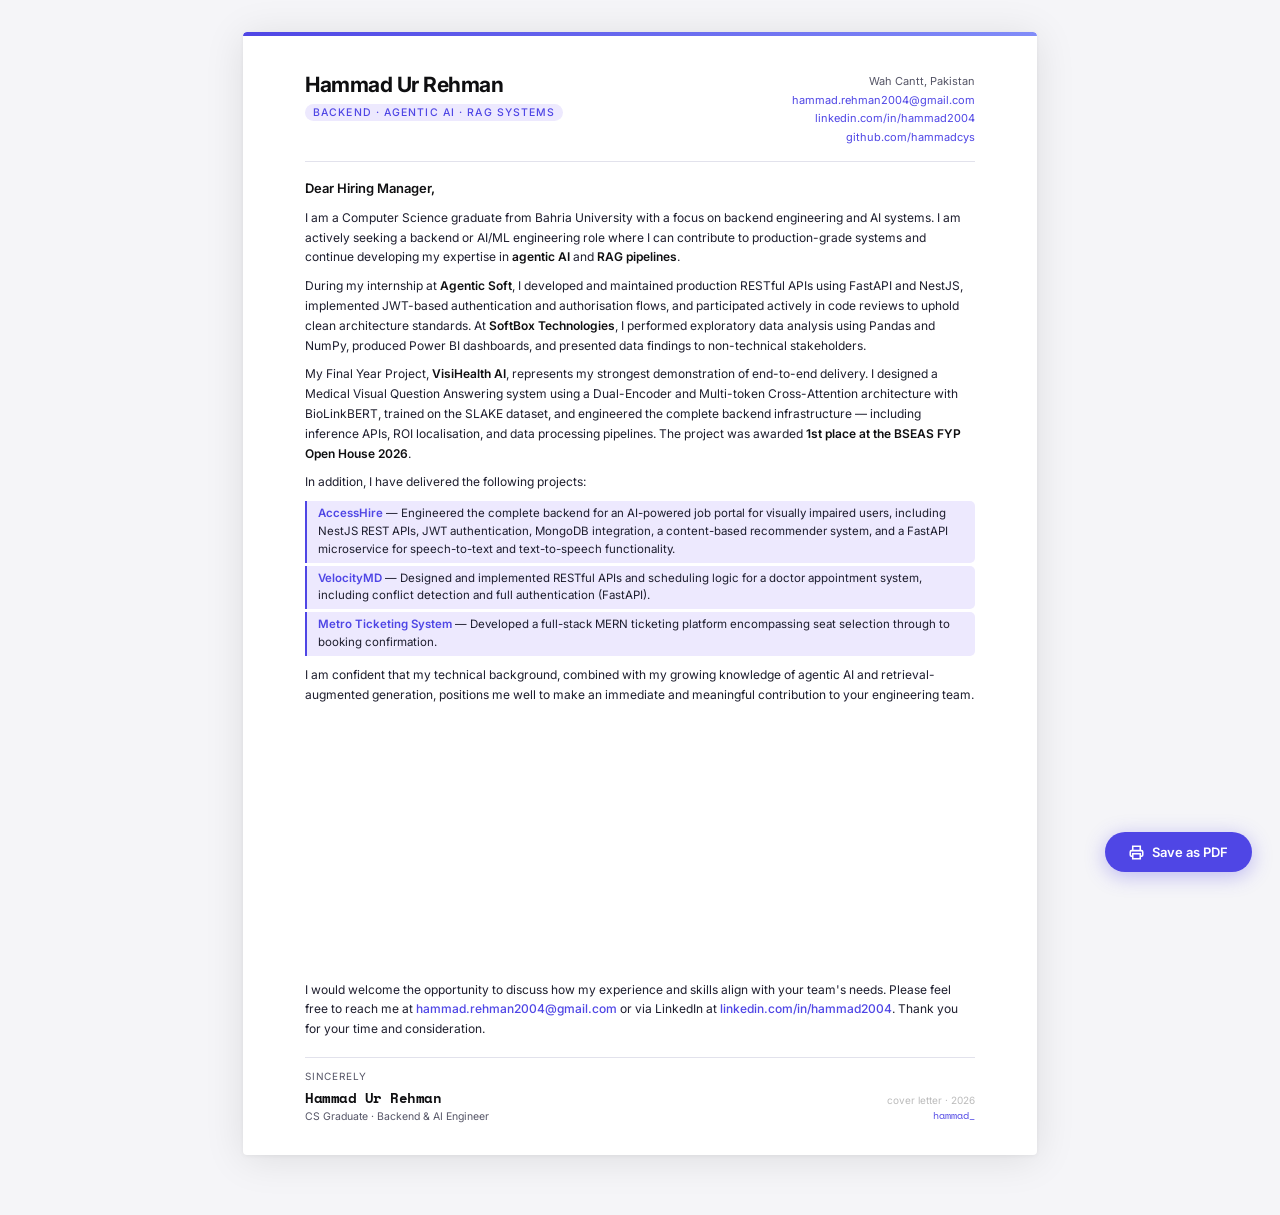
==== cover_letter.html @ 5f671b5b "Add Agentic AI & RAG skills; update AccessHire description; formalise cover letter; add resume.tex" ====
<!DOCTYPE html>
<html lang="en">

<head>
  <meta charset="UTF-8" />
  <meta name="viewport" content="width=device-width, initial-scale=1.0" />
  <title>Cover Letter — Hammad Ur Rehman</title>
  <link rel="preconnect" href="https://fonts.googleapis.com" />
  <link rel="preconnect" href="https://fonts.gstatic.com" crossorigin />
  <link
    href="https://fonts.googleapis.com/css2?family=Inter:wght@300;400;500;600;700&family=Space+Mono:wght@400;700&display=swap"
    rel="stylesheet" />
  <style>
    *,
    *::before,
    *::after {
      box-sizing: border-box;
      margin: 0;
      padding: 0;
    }

    /* Force A4 page size when printing */
    @page {
      size: A4;
      margin: 0;
    }

    :root {
      --ink: #0f0f11;
      --muted: #555566;
      --accent: #4f46e5;
      --accent-light: #ede9fe;
      --border: #e2e2ec;
      --bg: #f5f5f8;
      --white: #ffffff;
    }

    body {
      font-family: 'Inter', sans-serif;
      background: var(--bg);
      color: var(--ink);
      min-height: 100vh;
      display: flex;
      justify-content: center;
      align-items: flex-start;
      padding: 32px 20px 60px;
    }

    /* A4 = 210mm × 297mm = 794px × 1123px at 96dpi */
    .page {
      background: var(--white);
      width: 794px;
      height: 1123px;
      overflow: hidden;
      padding: 40px 62px 32px;
      box-shadow: 0 4px 40px rgba(0, 0, 0, 0.1), 0 1px 4px rgba(0, 0, 0, 0.05);
      border-radius: 4px;
      position: relative;
      display: flex;
      flex-direction: column;
    }

    /* Accent bar at top */
    .page::before {
      content: '';
      position: absolute;
      top: 0;
      left: 0;
      right: 0;
      height: 4px;
      background: linear-gradient(90deg, var(--accent), #818cf8);
      border-radius: 4px 4px 0 0;
    }

    /* ── HEADER ── */
    .header {
      display: flex;
      justify-content: space-between;
      align-items: flex-start;
      padding-bottom: 14px;
      border-bottom: 1.5px solid var(--border);
      margin-bottom: 18px;
      flex-shrink: 0;
    }

    .header-left h1 {
      font-size: 21px;
      font-weight: 700;
      letter-spacing: -0.5px;
      color: var(--ink);
      margin-bottom: 3px;
    }

    .header-left .role {
      font-size: 10.5px;
      font-weight: 500;
      color: var(--accent);
      text-transform: uppercase;
      letter-spacing: 1.1px;
      background: var(--accent-light);
      display: inline-block;
      padding: 2px 8px;
      border-radius: 20px;
      margin-top: 4px;
    }

    .header-right {
      text-align: right;
      font-size: 11px;
      color: var(--muted);
      line-height: 1.7;
    }

    .header-right a {
      color: var(--accent);
      text-decoration: none;
    }

    /* ── SALUTATION ── */
    .salutation {
      font-size: 13px;
      font-weight: 600;
      color: var(--ink);
      margin-bottom: 12px;
      flex-shrink: 0;
    }

    /* ── BODY TEXT ── */
    .body-text {
      flex: 1;
    }

    .body-text p {
      font-size: 12px;
      line-height: 1.65;
      color: #1e1e2e;
      margin-bottom: 9px;
    }

    .body-text strong {
      color: var(--ink);
      font-weight: 600;
    }

    /* ── PROJECTS LIST ── */
    .proj-list {
      margin: 2px 0 9px 0;
      padding: 0;
      list-style: none;
    }

    .proj-list li {
      font-size: 11.5px;
      line-height: 1.55;
      color: #1e1e2e;
      padding: 4px 10px 4px 11px;
      margin-bottom: 3px;
      border-left: 2.5px solid var(--accent);
      background: var(--accent-light);
      border-radius: 0 5px 5px 0;
    }

    .proj-list li strong {
      color: var(--accent);
      font-weight: 600;
    }

    /* ── CLOSING ── */
    .closing {
      margin-top: 8px;
      font-size: 12px;
      line-height: 1.65;
      color: #1e1e2e;
      flex-shrink: 0;
    }

    /* ── SIGNATURE + FOOTER ROW ── */
    .bottom-row {
      display: flex;
      justify-content: space-between;
      align-items: flex-end;
      margin-top: 18px;
      padding-top: 12px;
      border-top: 1px solid var(--border);
      flex-shrink: 0;
    }

    .signature .sign-label {
      font-size: 10px;
      color: var(--muted);
      margin-bottom: 5px;
      text-transform: uppercase;
      letter-spacing: 0.8px;
    }

    .signature .sign-name {
      font-family: 'Space Mono', monospace;
      font-size: 14px;
      font-weight: 700;
      color: var(--ink);
      letter-spacing: -0.5px;
    }

    .signature .sign-title {
      font-size: 10.5px;
      color: var(--muted);
      margin-top: 2px;
    }

    .footer-tag {
      font-size: 10px;
      color: #bbb;
      text-align: right;
      line-height: 1.5;
    }

    .footer-tag span {
      display: block;
      font-family: 'Space Mono', monospace;
      color: var(--accent);
    }

    /* ── PRINT STYLES ── */
    @media print {
      body {
        background: white;
        padding: 0;
        margin: 0;
      }

      .page {
        box-shadow: none;
        border-radius: 0;
        width: 210mm;
        height: 297mm;
        padding: 14mm 20mm 12mm;
      }

      .print-btn {
        display: none !important;
      }
    }

    /* ── PRINT BUTTON (screen only) ── */
    .print-btn {
      position: fixed;
      bottom: 28px;
      right: 28px;
      background: var(--accent);
      color: white;
      border: none;
      border-radius: 50px;
      padding: 12px 24px;
      font-family: 'Inter', sans-serif;
      font-size: 13px;
      font-weight: 600;
      cursor: pointer;
      box-shadow: 0 4px 20px rgba(79, 70, 229, 0.35);
      display: flex;
      align-items: center;
      gap: 8px;
      transition: transform 0.2s, box-shadow 0.2s;
      z-index: 999;
    }

    .print-btn:hover {
      transform: translateY(-2px);
      box-shadow: 0 8px 28px rgba(79, 70, 229, 0.45);
    }
  </style>
</head>

<body>

  <div class="page">

    <!-- HEADER -->
    <div class="header">
      <div class="header-left">
        <h1>Hammad Ur Rehman</h1>
        <div class="role">Backend · Agentic AI · RAG Systems</div>
      </div>
      <div class="header-right">
        Wah Cantt, Pakistan<br />
        <a href="mailto:hammad.rehman2004@gmail.com">hammad.rehman2004@gmail.com</a><br />
        <a href="https://linkedin.com/in/hammad2004">linkedin.com/in/hammad2004</a><br />
        <a href="https://github.com/hammadcys">github.com/hammadcys</a>
      </div>
    </div>

    <!-- SALUTATION -->
    <div class="salutation">Dear Hiring Manager,</div>

    <!-- BODY -->
    <div class="body-text">

      <p>
        I am a Computer Science graduate from Bahria University with a focus on backend engineering and AI systems.
        I am actively seeking a backend or AI/ML engineering role where I can contribute to production-grade systems
        and continue developing my expertise in <strong>agentic AI</strong> and <strong>RAG pipelines</strong>.
      </p>

      <p>
        During my internship at <strong>Agentic Soft</strong>, I developed and maintained production RESTful APIs
        using FastAPI and NestJS, implemented JWT-based authentication and authorisation flows, and participated
        actively in code reviews to uphold clean architecture standards.
        At <strong>SoftBox Technologies</strong>, I performed exploratory data analysis using Pandas and NumPy,
        produced Power BI dashboards, and presented data findings to non-technical stakeholders.
      </p>

      <p>
        My Final Year Project, <strong>VisiHealth AI</strong>, represents my strongest demonstration of end-to-end
        delivery. I designed a Medical Visual Question Answering system using a Dual-Encoder and Multi-token
        Cross-Attention architecture with BioLinkBERT, trained on the SLAKE dataset, and engineered the complete
        backend infrastructure — including inference APIs, ROI localisation, and data processing pipelines.
        The project was awarded <strong>1st place at the BSEAS FYP Open House 2026</strong>.
      </p>

      <p>In addition, I have delivered the following projects:</p>

      <ul class="proj-list">
        <li><strong>AccessHire</strong> — Engineered the complete backend for an AI-powered job portal for visually
          impaired users, including NestJS REST APIs, JWT authentication, MongoDB integration, a content-based
          recommender system, and a FastAPI microservice for speech-to-text and text-to-speech functionality.</li>
        <li><strong>VelocityMD</strong> — Designed and implemented RESTful APIs and scheduling logic for a doctor
          appointment system, including conflict detection and full authentication (FastAPI).</li>
        <li><strong>Metro Ticketing System</strong> — Developed a full-stack MERN ticketing platform encompassing
          seat selection through to booking confirmation.</li>
      </ul>

      <p>
        I am confident that my technical background, combined with my growing knowledge of agentic AI and
        retrieval-augmented generation, positions me well to make an immediate and meaningful contribution
        to your engineering team.
      </p>

    </div>

    <div class="closing">
      <p>
        I would welcome the opportunity to discuss how my experience and skills align with your team's needs.
        Please feel free to reach me at
        <a href="mailto:hammad.rehman2004@gmail.com"
          style="color:#4f46e5;text-decoration:none;font-weight:500;">hammad.rehman2004@gmail.com</a>
        or via LinkedIn at
        <a href="https://linkedin.com/in/hammad2004"
          style="color:#4f46e5;text-decoration:none;font-weight:500;">linkedin.com/in/hammad2004</a>.
        Thank you for your time and consideration.
      </p>
    </div>


    <!-- SIGNATURE + FOOTER (same row, above the border) -->
    <div class="bottom-row">
      <div class="signature">
        <div class="sign-label">Sincerely</div>
        <div class="sign-name">Hammad Ur Rehman</div>
        <div class="sign-title">CS Graduate &middot; Backend &amp; AI Engineer</div>
      </div>
      <div class="footer-tag">
        cover letter &middot; 2026
        <span>hammad_</span>
      </div>
    </div>

  </div>

  <!-- PRINT BUTTON -->
  <button class="print-btn" onclick="window.print()">
    <svg width="15" height="15" viewBox="0 0 24 24" fill="none" stroke="currentColor" stroke-width="2.5">
      <polyline points="6 9 6 2 18 2 18 9"></polyline>
      <path d="M6 18H4a2 2 0 0 1-2-2v-5a2 2 0 0 1 2-2h16a2 2 0 0 1 2 2v5a2 2 0 0 1-2 2h-2"></path>
      <rect x="6" y="14" width="12" height="8"></rect>
    </svg>
    Save as PDF
  </button>

</body>

</html>
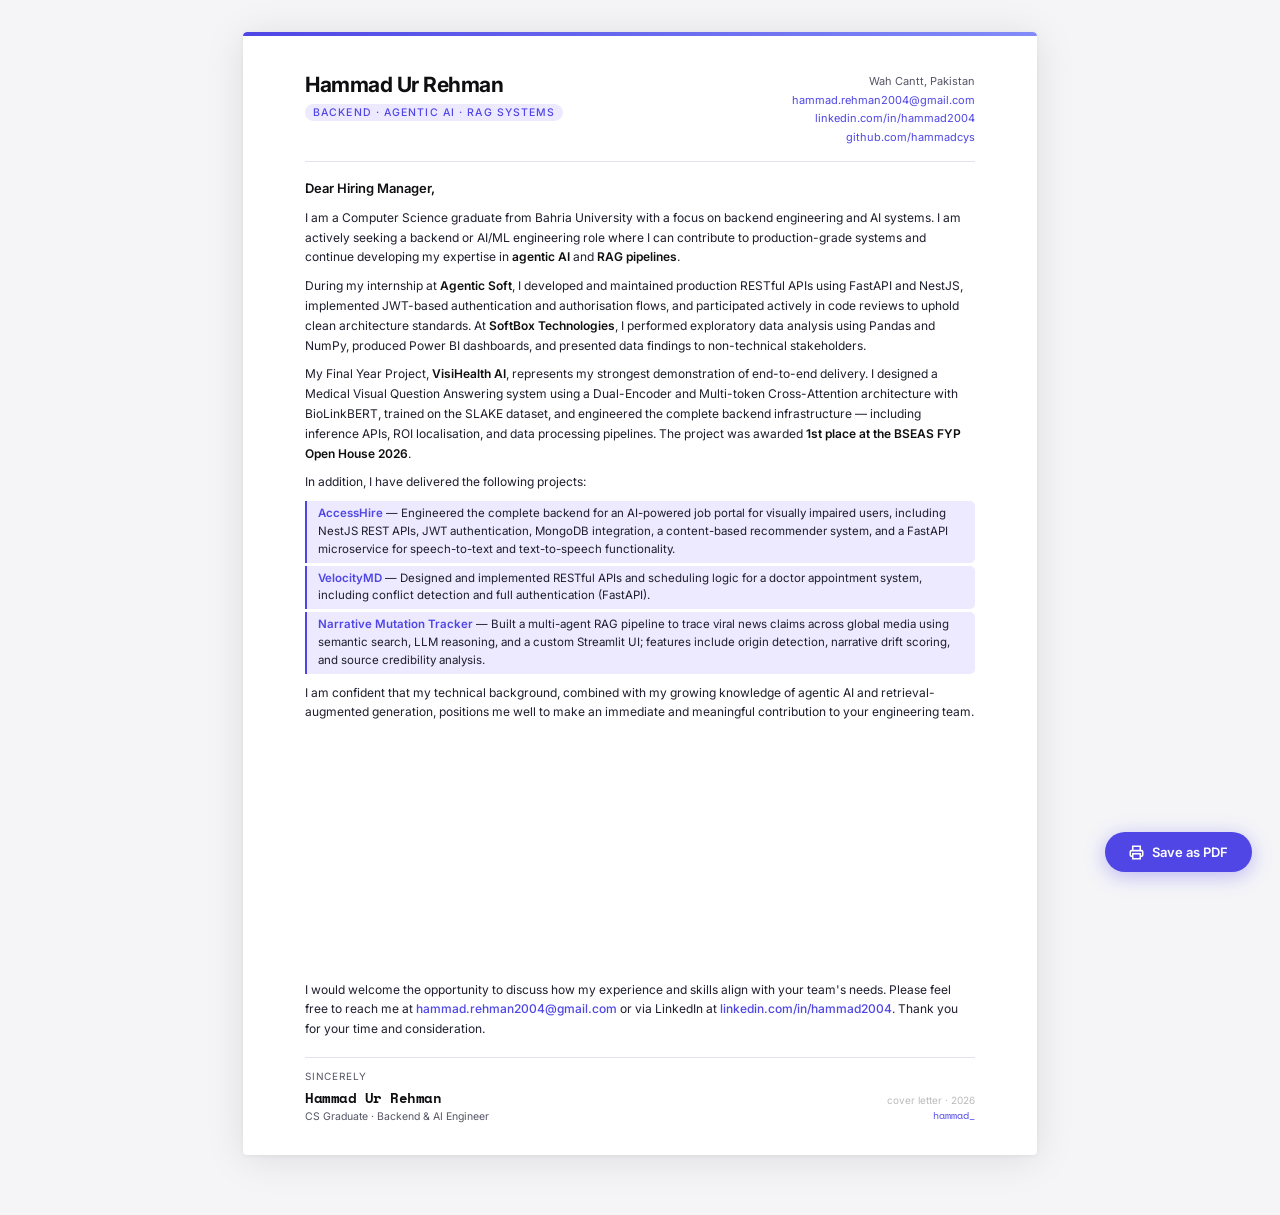
==== commit c7ac942a: "Sync cover letter with updated resume, add Narrative Mutation Tracker" ====
--- a/cover_letter.html
+++ b/cover_letter.html
@@ -324,8 +324,9 @@
           recommender system, and a FastAPI microservice for speech-to-text and text-to-speech functionality.</li>
         <li><strong>VelocityMD</strong> — Designed and implemented RESTful APIs and scheduling logic for a doctor
           appointment system, including conflict detection and full authentication (FastAPI).</li>
-        <li><strong>Metro Ticketing System</strong> — Developed a full-stack MERN ticketing platform encompassing
-          seat selection through to booking confirmation.</li>
+        <li><strong>Narrative Mutation Tracker</strong> — Built a multi-agent RAG pipeline to trace viral news claims
+          across global media using semantic search, LLM reasoning, and a custom Streamlit UI; features include
+          origin detection, narrative drift scoring, and source credibility analysis.</li>
       </ul>
 
       <p>
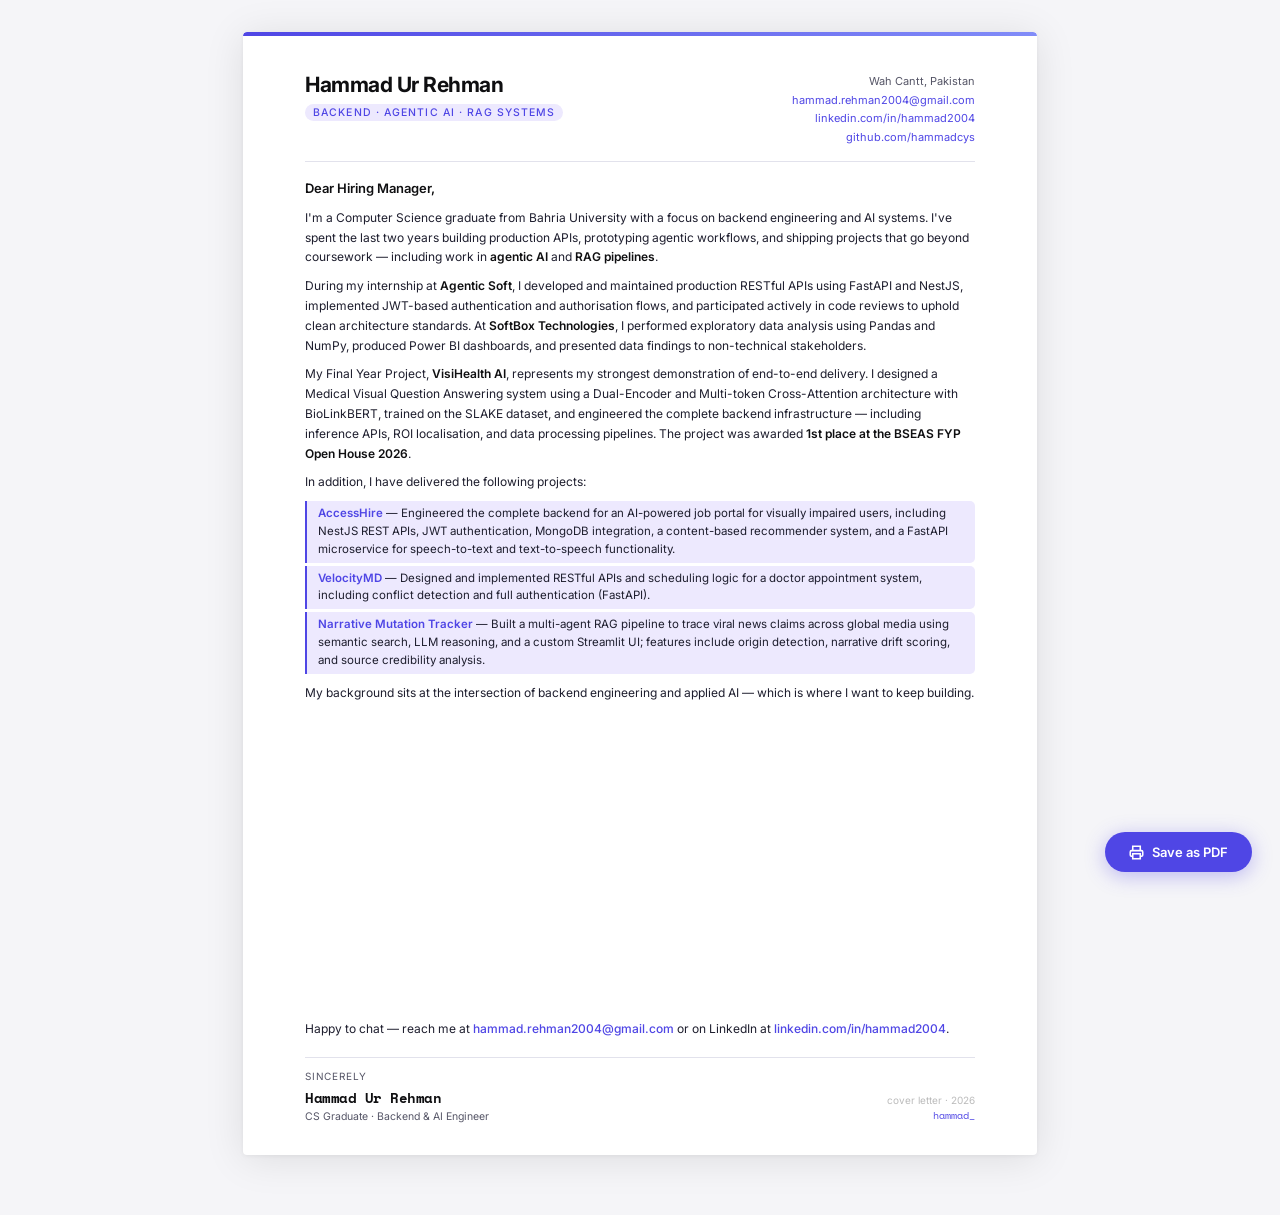
==== commit c3414dff: "Polish cover letter - fix desperate opener, cut generic filler, tighten closing" ====
--- a/cover_letter.html
+++ b/cover_letter.html
@@ -295,9 +295,9 @@
     <div class="body-text">
 
       <p>
-        I am a Computer Science graduate from Bahria University with a focus on backend engineering and AI systems.
-        I am actively seeking a backend or AI/ML engineering role where I can contribute to production-grade systems
-        and continue developing my expertise in <strong>agentic AI</strong> and <strong>RAG pipelines</strong>.
+        I'm a Computer Science graduate from Bahria University with a focus on backend engineering and AI systems.
+        I've spent the last two years building production APIs, prototyping agentic workflows, and shipping projects
+        that go beyond coursework — including work in <strong>agentic AI</strong> and <strong>RAG pipelines</strong>.
       </p>
 
       <p>
@@ -330,23 +330,19 @@
       </ul>
 
       <p>
-        I am confident that my technical background, combined with my growing knowledge of agentic AI and
-        retrieval-augmented generation, positions me well to make an immediate and meaningful contribution
-        to your engineering team.
+        My background sits at the intersection of backend engineering and applied AI — which is where I want to keep building.
       </p>
 
     </div>
 
     <div class="closing">
       <p>
-        I would welcome the opportunity to discuss how my experience and skills align with your team's needs.
-        Please feel free to reach me at
+        Happy to chat — reach me at
         <a href="mailto:hammad.rehman2004@gmail.com"
           style="color:#4f46e5;text-decoration:none;font-weight:500;">hammad.rehman2004@gmail.com</a>
-        or via LinkedIn at
+        or on LinkedIn at
         <a href="https://linkedin.com/in/hammad2004"
           style="color:#4f46e5;text-decoration:none;font-weight:500;">linkedin.com/in/hammad2004</a>.
-        Thank you for your time and consideration.
       </p>
     </div>
 
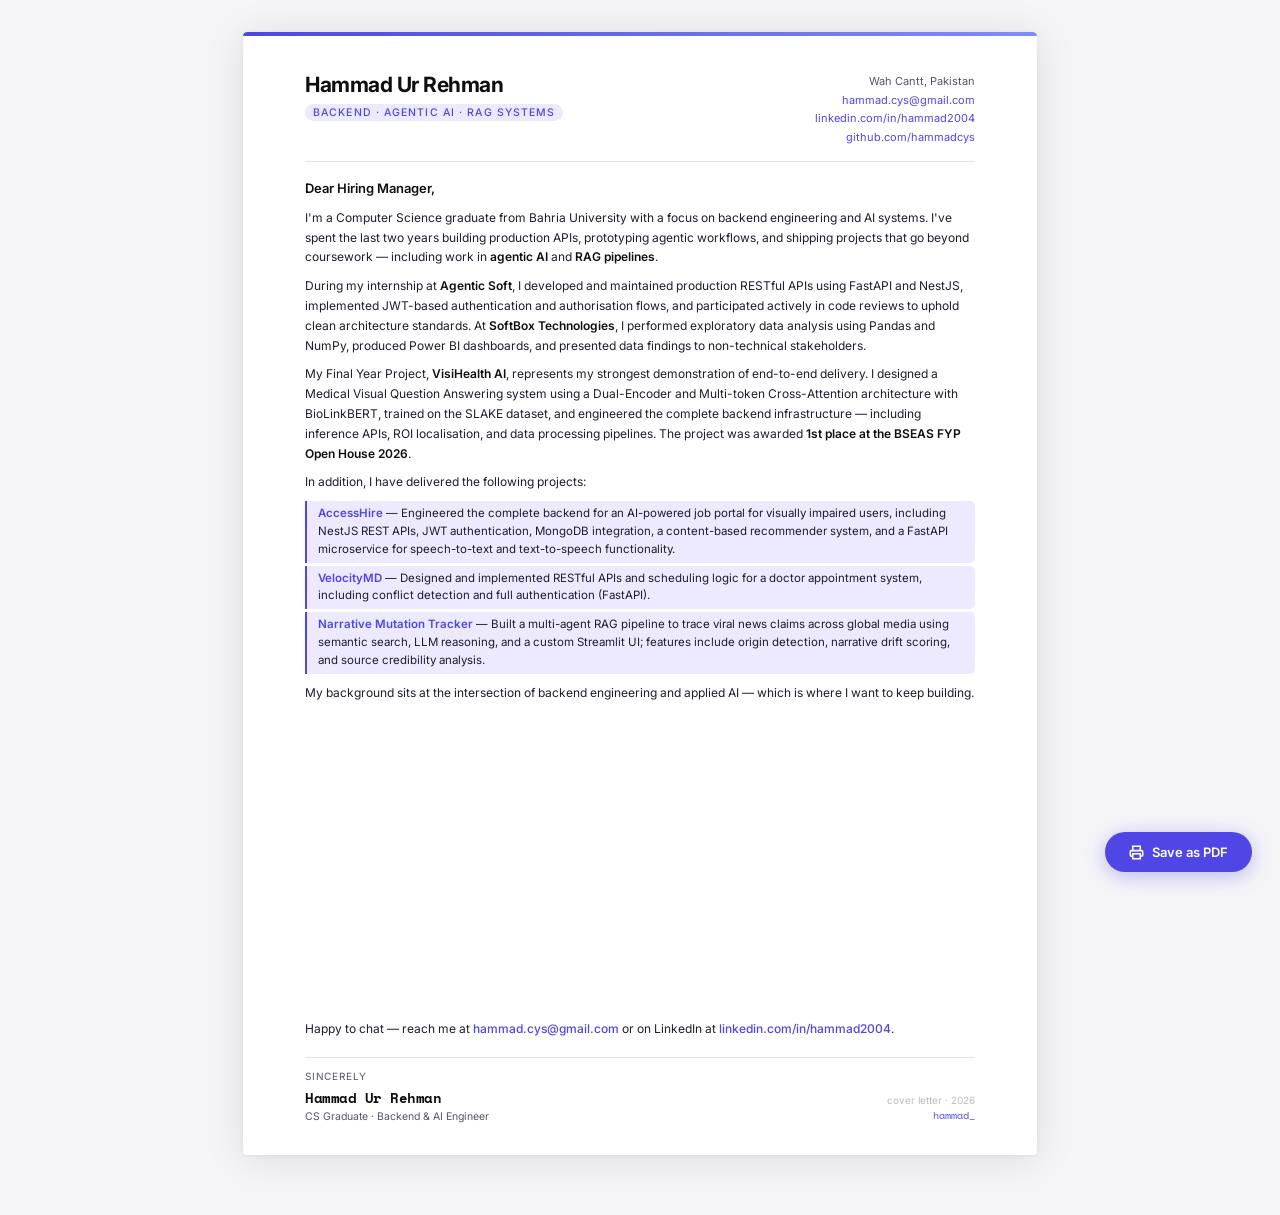
==== commit 0ee71e92: "Fix email to hammad.cys@gmail.com across resume and cover letter" ====
--- a/cover_letter.html
+++ b/cover_letter.html
@@ -282,7 +282,7 @@
       </div>
       <div class="header-right">
         Wah Cantt, Pakistan<br />
-        <a href="mailto:hammad.rehman2004@gmail.com">hammad.rehman2004@gmail.com</a><br />
+        <a href="mailto:hammad.cys@gmail.com">hammad.cys@gmail.com</a><br />
         <a href="https://linkedin.com/in/hammad2004">linkedin.com/in/hammad2004</a><br />
         <a href="https://github.com/hammadcys">github.com/hammadcys</a>
       </div>
@@ -338,8 +338,8 @@
     <div class="closing">
       <p>
         Happy to chat — reach me at
-        <a href="mailto:hammad.rehman2004@gmail.com"
-          style="color:#4f46e5;text-decoration:none;font-weight:500;">hammad.rehman2004@gmail.com</a>
+        <a href="mailto:hammad.cys@gmail.com"
+          style="color:#4f46e5;text-decoration:none;font-weight:500;">hammad.cys@gmail.com</a>
         or on LinkedIn at
         <a href="https://linkedin.com/in/hammad2004"
           style="color:#4f46e5;text-decoration:none;font-weight:500;">linkedin.com/in/hammad2004</a>.
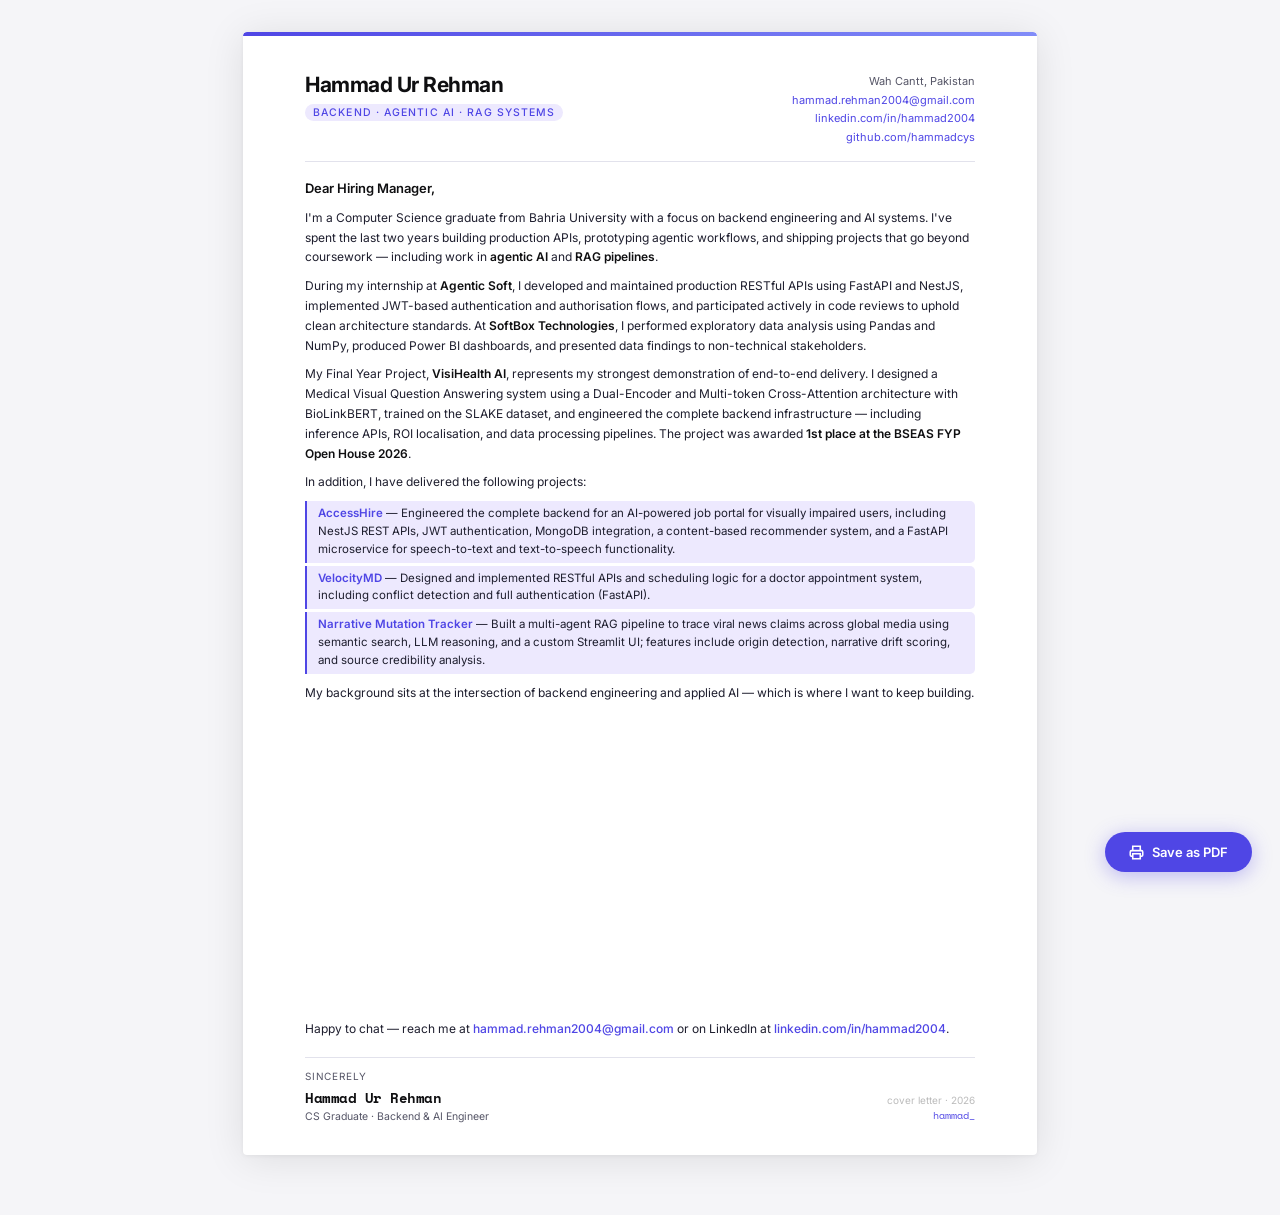
==== commit fcf40634: "Revert "Fix email to hammad.cys@gmail.com across resume and cover letter" This reverts commit 0ee71e" ====
--- a/cover_letter.html
+++ b/cover_letter.html
@@ -282,7 +282,7 @@
       </div>
       <div class="header-right">
         Wah Cantt, Pakistan<br />
-        <a href="mailto:hammad.cys@gmail.com">hammad.cys@gmail.com</a><br />
+        <a href="mailto:hammad.rehman2004@gmail.com">hammad.rehman2004@gmail.com</a><br />
         <a href="https://linkedin.com/in/hammad2004">linkedin.com/in/hammad2004</a><br />
         <a href="https://github.com/hammadcys">github.com/hammadcys</a>
       </div>
@@ -338,8 +338,8 @@
     <div class="closing">
       <p>
         Happy to chat — reach me at
-        <a href="mailto:hammad.cys@gmail.com"
-          style="color:#4f46e5;text-decoration:none;font-weight:500;">hammad.cys@gmail.com</a>
+        <a href="mailto:hammad.rehman2004@gmail.com"
+          style="color:#4f46e5;text-decoration:none;font-weight:500;">hammad.rehman2004@gmail.com</a>
         or on LinkedIn at
         <a href="https://linkedin.com/in/hammad2004"
           style="color:#4f46e5;text-decoration:none;font-weight:500;">linkedin.com/in/hammad2004</a>.
